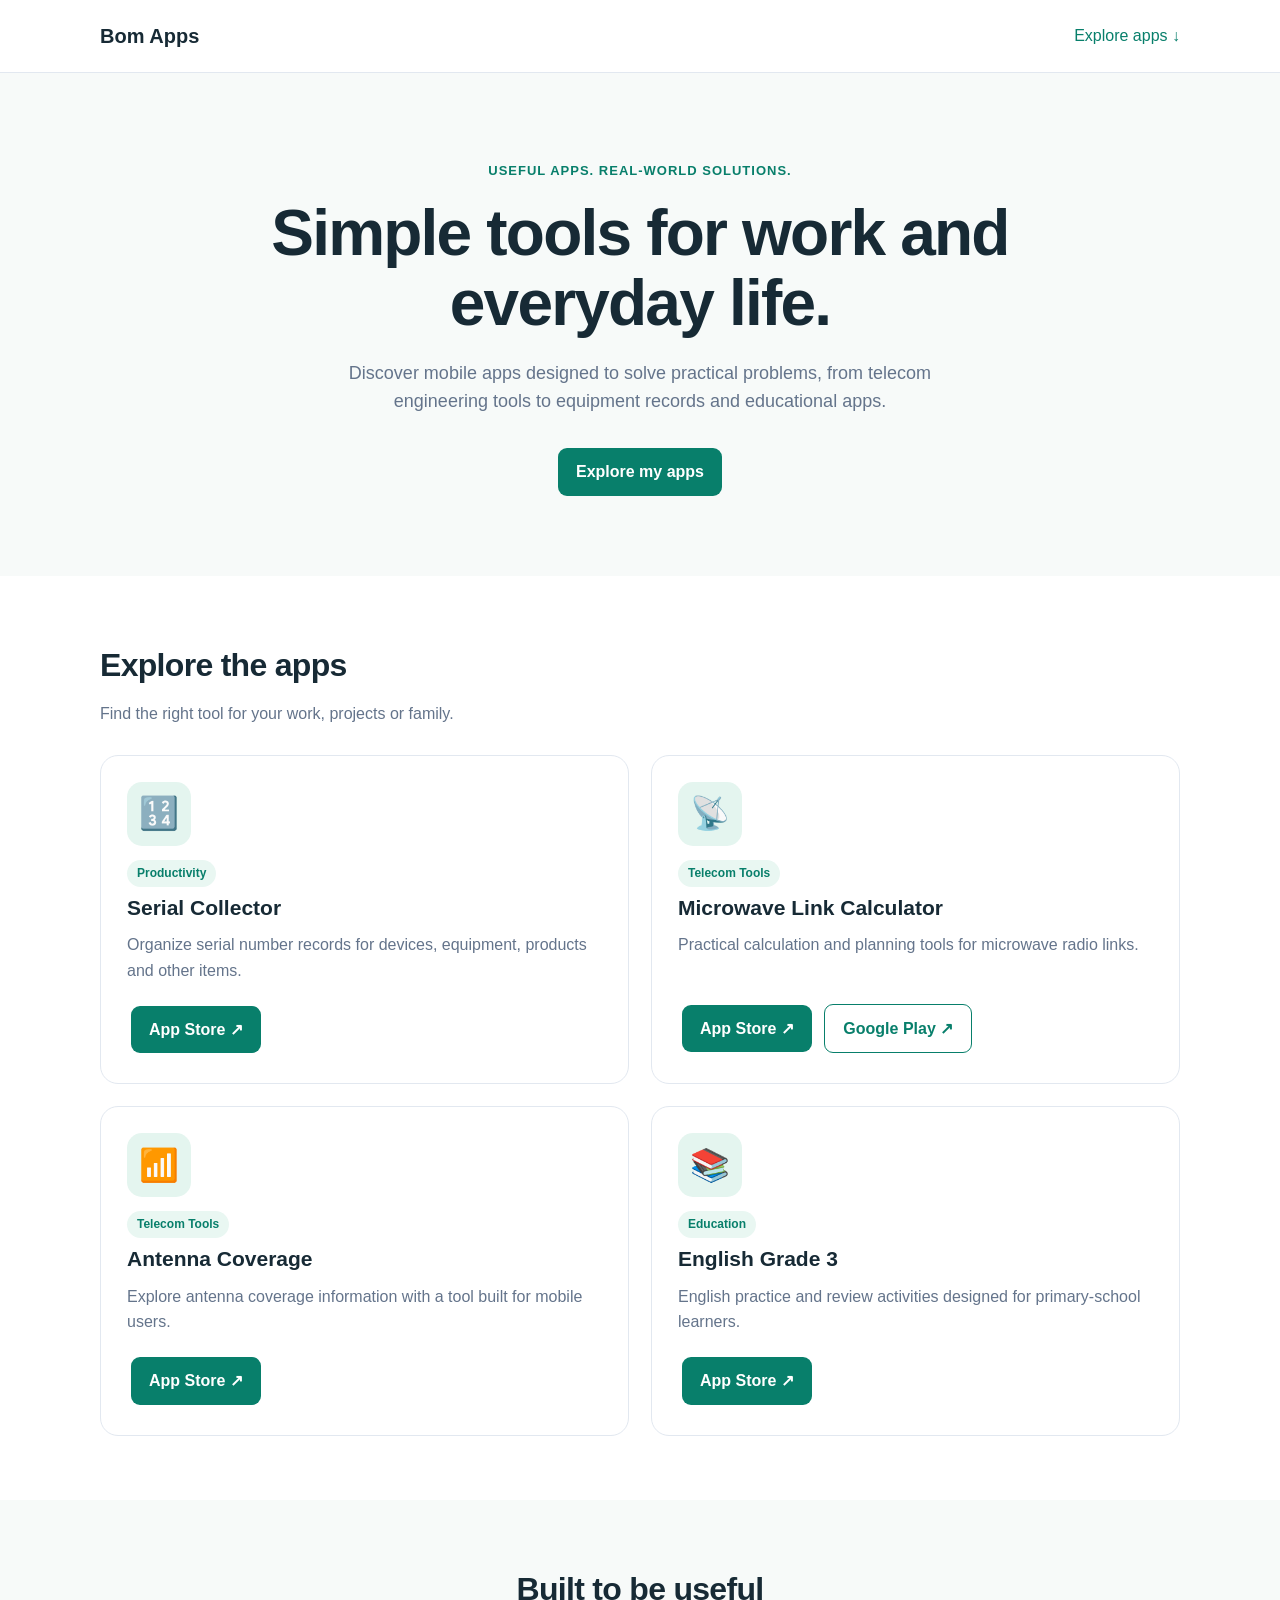
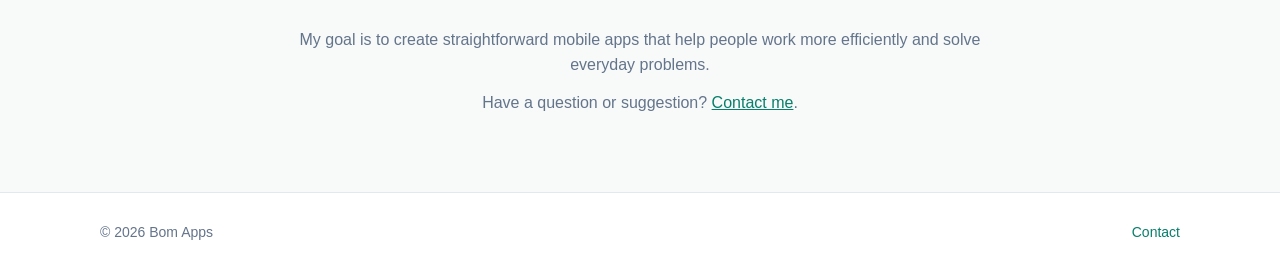
==== index.html @ c3eb5432 "Create index.html" ====
<!DOCTYPE html>
<html lang="en">
<head>
  <meta charset="UTF-8">
  <meta name="viewport" content="width=device-width, initial-scale=1">
  <meta name="description" content="Discover practical mobile apps for telecom engineers, equipment management and everyday learning.">
  <meta name="theme-color" content="#f7faf9">
  <title>Mobile Apps | Practical Tools for Everyday Work</title>

  <style>
    :root {
      --green: #087f6b;
      --ink: #172a35;
      --muted: #64748b;
      --line: #e2e8f0;
      --bg: #f7faf9;
    }

    * { box-sizing: border-box; }

    body {
      margin: 0;
      color: var(--ink);
      background: white;
      font-family: Inter, -apple-system, BlinkMacSystemFont,
        "Segoe UI", sans-serif;
      line-height: 1.6;
    }

    a { color: var(--green); }

    .container {
      width: min(1080px, 90%);
      margin: auto;
    }

    header {
      border-bottom: 1px solid var(--line);
      padding: 20px 0;
    }

    nav {
      display: flex;
      align-items: center;
      justify-content: space-between;
      gap: 20px;
    }

    .brand {
      color: var(--ink);
      text-decoration: none;
      font-size: 20px;
      font-weight: 800;
    }

    nav a { text-decoration: none; }

    .hero {
      padding: 88px 0 76px;
      background: var(--bg);
      text-align: center;
    }

    .eyebrow {
      color: var(--green);
      font-weight: 700;
      letter-spacing: 1px;
      text-transform: uppercase;
      font-size: 13px;
    }

    h1 {
      max-width: 760px;
      margin: 16px auto;
      font-size: clamp(38px, 6vw, 64px);
      line-height: 1.1;
      letter-spacing: -1.8px;
    }

    .intro {
      max-width: 650px;
      margin: 20px auto 28px;
      color: var(--muted);
      font-size: 18px;
    }

    .button {
      display: inline-block;
      padding: 11px 18px;
      margin: 4px;
      border-radius: 9px;
      background: var(--green);
      color: white;
      text-decoration: none;
      font-weight: 700;
    }

    .button.outline {
      color: var(--green);
      background: white;
      border: 1px solid var(--green);
    }

    section { padding: 64px 0; }

    h2 {
      margin: 0 0 10px;
      font-size: 32px;
      letter-spacing: -0.7px;
    }

    .section-intro {
      color: var(--muted);
      margin-top: 0;
    }

    .app-grid {
      display: grid;
      grid-template-columns: repeat(2, minmax(0, 1fr));
      gap: 22px;
      margin-top: 28px;
    }

    .app-card {
      padding: 26px;
      border: 1px solid var(--line);
      border-radius: 18px;
      background: white;
      display: flex;
      flex-direction: column;
      align-items: flex-start;
    }

    .app-icon {
      width: 64px;
      height: 64px;
      border-radius: 15px;
      display: grid;
      place-items: center;
      background: #e4f5ef;
      font-size: 32px;
      margin-bottom: 14px;
    }

    .app-card h3 {
      margin: 4px 0 8px;
      font-size: 21px;
    }

    .app-card p {
      color: var(--muted);
      margin: 0 0 18px;
    }

    .app-links { margin-top: auto; }

    .tag {
      display: inline-block;
      color: var(--green);
      background: #e9f7f2;
      border-radius: 20px;
      padding: 4px 10px;
      font-size: 12px;
      font-weight: 700;
    }

    .about {
      background: var(--bg);
      text-align: center;
    }

    .about p {
      max-width: 700px;
      margin: 12px auto;
      color: var(--muted);
    }

    footer {
      padding: 28px 0;
      border-top: 1px solid var(--line);
      color: var(--muted);
      font-size: 14px;
    }

    .footer-inner {
      display: flex;
      justify-content: space-between;
      flex-wrap: wrap;
      gap: 12px;
    }

    footer a { text-decoration: none; }

    @media (max-width: 650px) {
      .hero { padding: 64px 0 54px; }
      .app-grid { grid-template-columns: 1fr; }
      section { padding: 48px 0; }
      h2 { font-size: 28px; }
    }
  </style>
</head>

<body>
  <header>
    <nav class="container">
      <a class="brand" href="#">Bom Apps</a>
      <a href="#apps">Explore apps ↓</a>
    </nav>
  </header>

  <main>
    <section class="hero">
      <div class="container">
        <div class="eyebrow">Useful apps. Real-world solutions.</div>
        <h1>Simple tools for work and everyday life.</h1>
        <p class="intro">
          Discover mobile apps designed to solve practical problems,
          from telecom engineering tools to equipment records
          and educational apps.
        </p>
        <a class="button" href="#apps">Explore my apps</a>
      </div>
    </section>

    <section id="apps">
      <div class="container">
        <h2>Explore the apps</h2>
        <p class="section-intro">
          Find the right tool for your work, projects or family.
        </p>

        <div class="app-grid">
          <article class="app-card">
            <div class="app-icon">🔢</div>
            <span class="tag">Productivity</span>
            <h3>Serial Collector</h3>
            <p>
              Organize serial number records for devices,
              equipment, products and other items.
            </p>
            <div class="app-links">
              <a class="button"
                 href="https://apps.apple.com/vn/app/serial-collector/id6761130114"
                 target="_blank" rel="noopener">
                App Store ↗
              </a>
              <!-- Add the verified Google Play URL here -->
            </div>
          </article>

          <article class="app-card">
            <div class="app-icon">📡</div>
            <span class="tag">Telecom Tools</span>
            <h3>Microwave Link Calculator</h3>
            <p>
              Practical calculation and planning tools
              for microwave radio links.
            </p>
            <div class="app-links">
              <a class="button"
                 href="https://apps.apple.com/app/id6499489507"
                 target="_blank" rel="noopener">
                App Store ↗
              </a>
              <a class="button outline"
                 href="https://play.google.com/store/apps/details?id=com.pro.microwave_viba"
                 target="_blank" rel="noopener">
                Google Play ↗
              </a>
            </div>
          </article>

          <article class="app-card">
            <div class="app-icon">📶</div>
            <span class="tag">Telecom Tools</span>
            <h3>Antenna Coverage</h3>
            <p>
              Explore antenna coverage information
              with a tool built for mobile users.
            </p>
            <div class="app-links">
              <a class="button"
                 href="https://apps.apple.com/app/id6670706538"
                 target="_blank" rel="noopener">
                App Store ↗
              </a>
            </div>
          </article>

          <article class="app-card">
            <div class="app-icon">📚</div>
            <span class="tag">Education</span>
            <h3>English Grade 3</h3>
            <p>
              English practice and review activities
              designed for primary-school learners.
            </p>
            <div class="app-links">
              <a class="button"
                 href="https://apps.apple.com/app/id6762140263"
                 target="_blank" rel="noopener">
                App Store ↗
              </a>
            </div>
          </article>
        </div>
      </div>
    </section>

    <section class="about">
      <div class="container">
        <h2>Built to be useful</h2>
        <p>
          My goal is to create straightforward mobile apps
          that help people work more efficiently and
          solve everyday problems.
        </p>
        <p>
          Have a question or suggestion?
          <a href="mailto:hoangminhtien.dev@gmail.com">Contact me</a>.
        </p>
      </div>
    </section>
  </main>

  <footer>
    <div class="container footer-inner">
      <span>© 2026 Bom Apps</span>
      <a href="mailto:hoangminhtien.dev@gmail.com">Contact</a>
    </div>
  </footer>
</body>
</html>
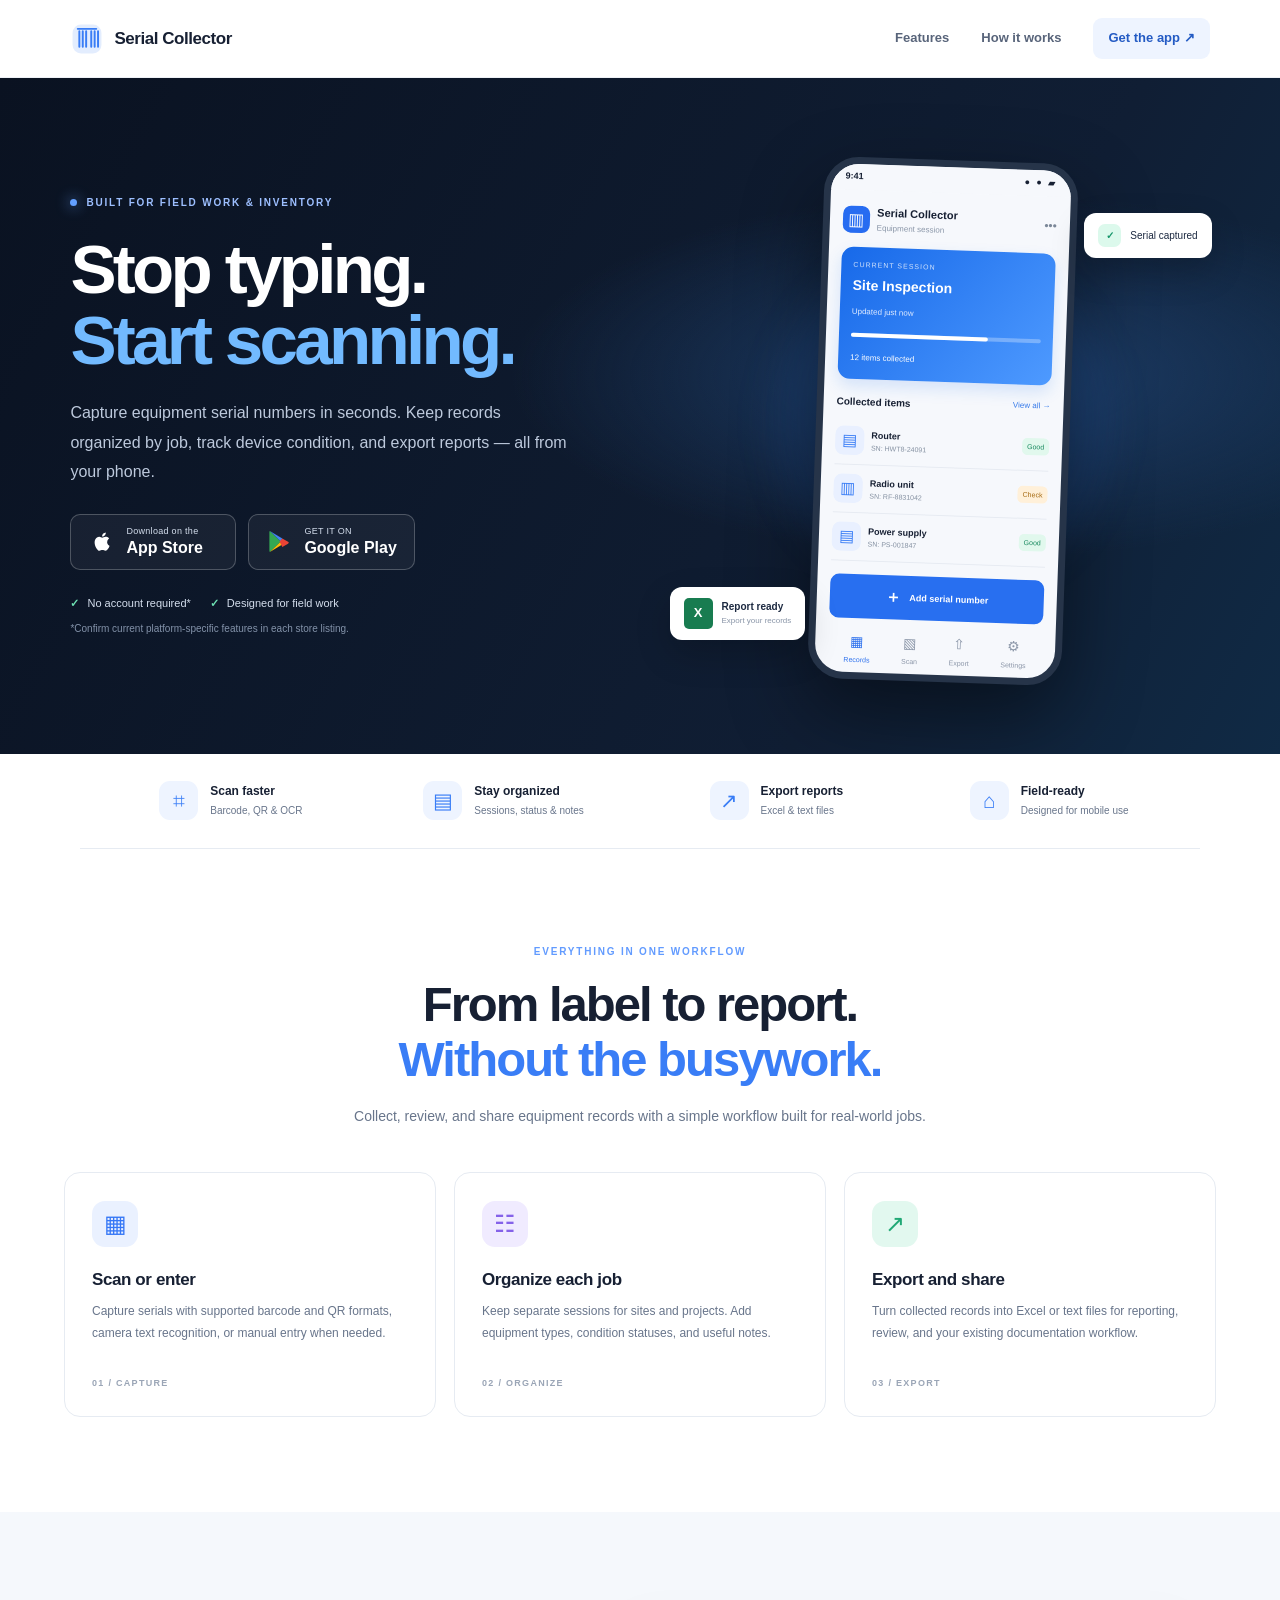
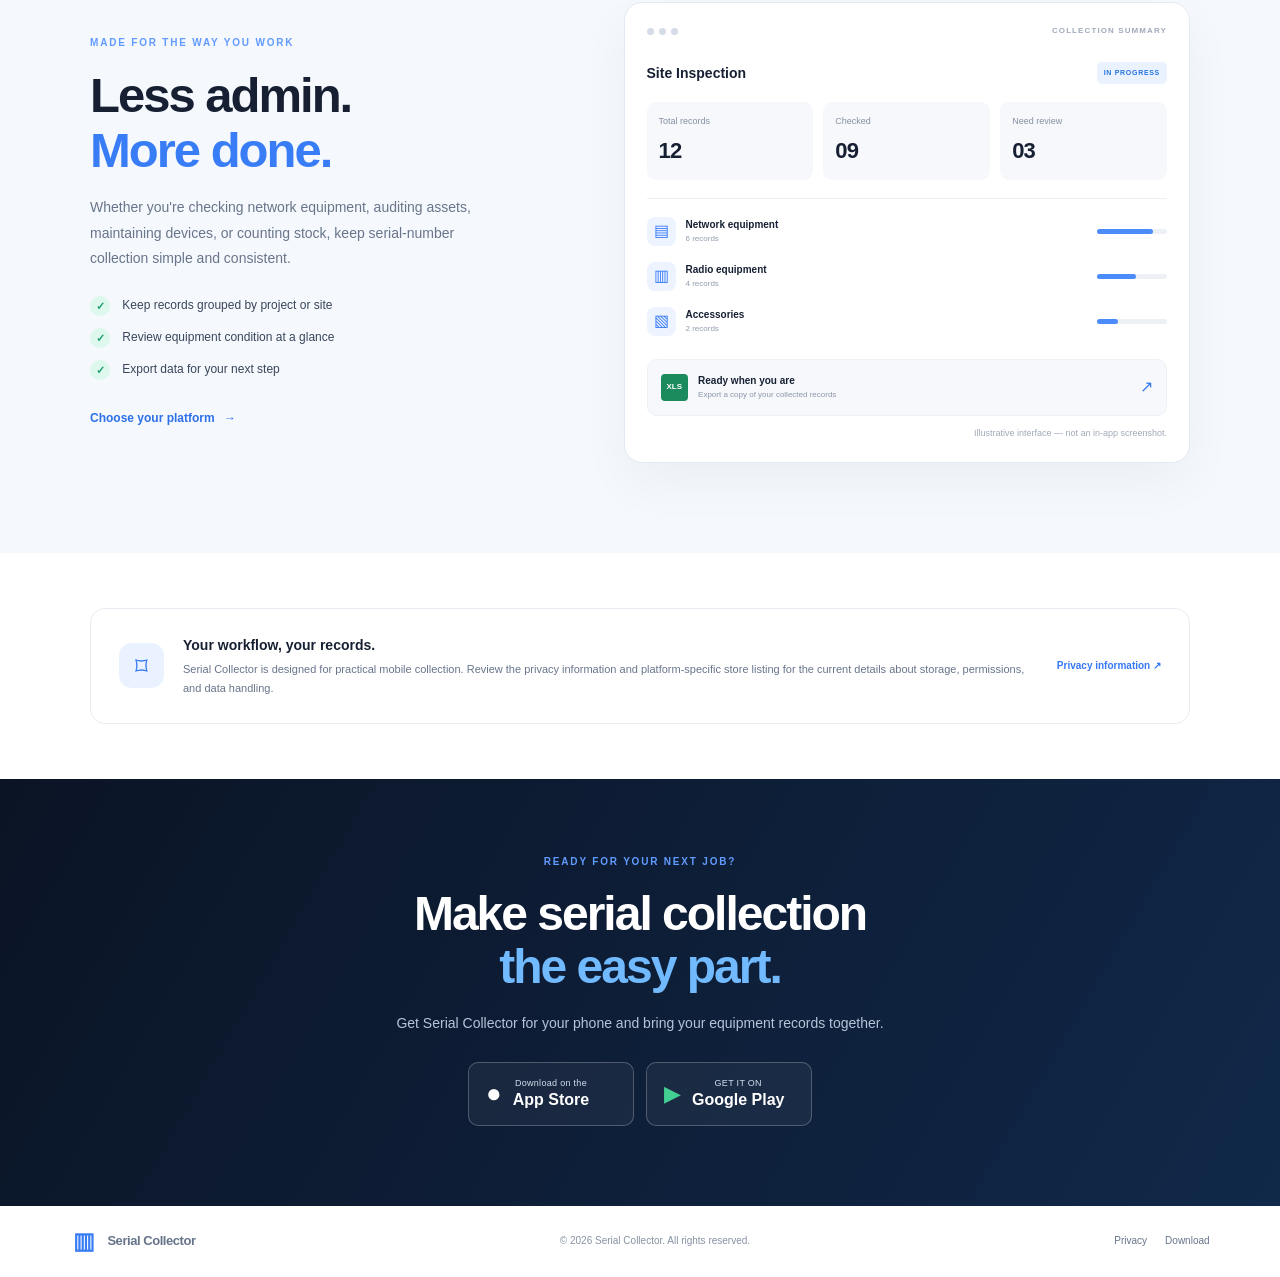
==== commit 61e74a2b: "Add files via upload" ====
--- a/index.html
+++ b/index.html
@@ -1,334 +1,114 @@
-
-<!DOCTYPE html>
+<!doctype html>
 <html lang="en">
 <head>
-  <meta charset="UTF-8">
+  <meta charset="utf-8">
   <meta name="viewport" content="width=device-width, initial-scale=1">
-  <meta name="description" content="Discover practical mobile apps for telecom engineers, equipment management and everyday learning.">
-  <meta name="theme-color" content="#f7faf9">
-  <title>Mobile Apps | Practical Tools for Everyday Work</title>
-
-  <style>
-    :root {
-      --green: #087f6b;
-      --ink: #172a35;
-      --muted: #64748b;
-      --line: #e2e8f0;
-      --bg: #f7faf9;
-    }
-
-    * { box-sizing: border-box; }
-
-    body {
-      margin: 0;
-      color: var(--ink);
-      background: white;
-      font-family: Inter, -apple-system, BlinkMacSystemFont,
-        "Segoe UI", sans-serif;
-      line-height: 1.6;
-    }
-
-    a { color: var(--green); }
-
-    .container {
-      width: min(1080px, 90%);
-      margin: auto;
-    }
-
-    header {
-      border-bottom: 1px solid var(--line);
-      padding: 20px 0;
-    }
-
-    nav {
-      display: flex;
-      align-items: center;
-      justify-content: space-between;
-      gap: 20px;
-    }
-
-    .brand {
-      color: var(--ink);
-      text-decoration: none;
-      font-size: 20px;
-      font-weight: 800;
-    }
-
-    nav a { text-decoration: none; }
-
-    .hero {
-      padding: 88px 0 76px;
-      background: var(--bg);
-      text-align: center;
-    }
-
-    .eyebrow {
-      color: var(--green);
-      font-weight: 700;
-      letter-spacing: 1px;
-      text-transform: uppercase;
-      font-size: 13px;
-    }
-
-    h1 {
-      max-width: 760px;
-      margin: 16px auto;
-      font-size: clamp(38px, 6vw, 64px);
-      line-height: 1.1;
-      letter-spacing: -1.8px;
-    }
-
-    .intro {
-      max-width: 650px;
-      margin: 20px auto 28px;
-      color: var(--muted);
-      font-size: 18px;
-    }
-
-    .button {
-      display: inline-block;
-      padding: 11px 18px;
-      margin: 4px;
-      border-radius: 9px;
-      background: var(--green);
-      color: white;
-      text-decoration: none;
-      font-weight: 700;
-    }
-
-    .button.outline {
-      color: var(--green);
-      background: white;
-      border: 1px solid var(--green);
-    }
-
-    section { padding: 64px 0; }
-
-    h2 {
-      margin: 0 0 10px;
-      font-size: 32px;
-      letter-spacing: -0.7px;
-    }
-
-    .section-intro {
-      color: var(--muted);
-      margin-top: 0;
-    }
-
-    .app-grid {
-      display: grid;
-      grid-template-columns: repeat(2, minmax(0, 1fr));
-      gap: 22px;
-      margin-top: 28px;
-    }
-
-    .app-card {
-      padding: 26px;
-      border: 1px solid var(--line);
-      border-radius: 18px;
-      background: white;
-      display: flex;
-      flex-direction: column;
-      align-items: flex-start;
-    }
-
-    .app-icon {
-      width: 64px;
-      height: 64px;
-      border-radius: 15px;
-      display: grid;
-      place-items: center;
-      background: #e4f5ef;
-      font-size: 32px;
-      margin-bottom: 14px;
-    }
-
-    .app-card h3 {
-      margin: 4px 0 8px;
-      font-size: 21px;
-    }
-
-    .app-card p {
-      color: var(--muted);
-      margin: 0 0 18px;
-    }
-
-    .app-links { margin-top: auto; }
-
-    .tag {
-      display: inline-block;
-      color: var(--green);
-      background: #e9f7f2;
-      border-radius: 20px;
-      padding: 4px 10px;
-      font-size: 12px;
-      font-weight: 700;
-    }
-
-    .about {
-      background: var(--bg);
-      text-align: center;
-    }
-
-    .about p {
-      max-width: 700px;
-      margin: 12px auto;
-      color: var(--muted);
-    }
-
-    footer {
-      padding: 28px 0;
-      border-top: 1px solid var(--line);
-      color: var(--muted);
-      font-size: 14px;
-    }
-
-    .footer-inner {
-      display: flex;
-      justify-content: space-between;
-      flex-wrap: wrap;
-      gap: 12px;
-    }
-
-    footer a { text-decoration: none; }
-
-    @media (max-width: 650px) {
-      .hero { padding: 64px 0 54px; }
-      .app-grid { grid-template-columns: 1fr; }
-      section { padding: 48px 0; }
-      h2 { font-size: 28px; }
-    }
-  </style>
+  <title>Serial Collector — Stop Typing. Start Scanning.</title>
+  <meta name="description" content="Capture equipment serial numbers with barcode and QR scanning, camera OCR, and manual entry. Organize records and export reports with Serial Collector for iPhone and Android.">
+  <meta name="theme-color" content="#0b1220">
+  <link rel="canonical" href="https://YOUR-SITE-NAME.netlify.app/">
+  <link rel="icon" type="image/svg+xml" href="assets/favicon.svg">
+  <link rel="stylesheet" href="styles.css">
+  <meta property="og:type" content="website">
+  <meta property="og:site_name" content="Serial Collector">
+  <meta property="og:title" content="Serial Collector — Stop Typing. Start Scanning.">
+  <meta property="og:description" content="Capture serial numbers, organize equipment records, and export reports from your phone.">
+  <meta property="og:url" content="https://YOUR-SITE-NAME.netlify.app/">
+  <meta property="og:image" content="https://YOUR-SITE-NAME.netlify.app/assets/og-image.svg">
+  <meta name="twitter:card" content="summary_large_image">
+  <meta name="twitter:title" content="Serial Collector — Stop Typing. Start Scanning.">
+  <meta name="twitter:description" content="Capture serial numbers, organize equipment records, and export reports from your phone.">
+  <meta name="twitter:image" content="https://YOUR-SITE-NAME.netlify.app/assets/og-image.svg">
+  <script type="application/ld+json">
+  {
+    "@context": "https://schema.org",
+    "@type": "SoftwareApplication",
+    "name": "Serial Collector",
+    "applicationCategory": "BusinessApplication",
+    "operatingSystem": "iOS, Android",
+    "description": "Capture and organize equipment serial numbers using barcode and QR scanning, OCR, and manual entry.",
+    "installUrl": [
+      "https://apps.apple.com/vn/app/serial-collector/id6761130114?l=vi",
+      "https://play.google.com/store/apps/details?id=com.tien.serialcollectorandroid"
+    ]
+  }
+  </script>
 </head>
-
 <body>
-  <header>
-    <nav class="container">
-      <a class="brand" href="#">Bom Apps</a>
-      <a href="#apps">Explore apps ↓</a>
-    </nav>
+  <header class="site-header">
+    <a class="brand" href="#" aria-label="Serial Collector home">
+      <span class="brand-mark" aria-hidden="true"><svg viewBox="0 0 40 40"><rect x="3" y="3" width="34" height="34" rx="10" fill="currentColor" opacity=".14"/><path d="M11 11v18M15 11v18M19 11v18M25 11v18M29 11v18M33 11v18" stroke="currentColor" stroke-width="2.3" stroke-linecap="round"/><path d="M9 8h22" stroke="currentColor" stroke-width="2" stroke-linecap="round"/></svg></span>
+      <span>Serial Collector</span>
+    </a>
+    <nav><a href="#features">Features</a><a href="#workflow">How it works</a><a href="#download" class="nav-cta">Get the app <span aria-hidden="true">↗</span></a></nav>
   </header>
 
   <main>
     <section class="hero">
-      <div class="container">
-        <div class="eyebrow">Useful apps. Real-world solutions.</div>
-        <h1>Simple tools for work and everyday life.</h1>
-        <p class="intro">
-          Discover mobile apps designed to solve practical problems,
-          from telecom engineering tools to equipment records
-          and educational apps.
-        </p>
-        <a class="button" href="#apps">Explore my apps</a>
+      <div class="hero-copy">
+        <div class="eyebrow"><span class="eyebrow-dot"></span> BUILT FOR FIELD WORK & INVENTORY</div>
+        <h1>Stop typing.<br><span>Start scanning.</span></h1>
+        <p class="hero-lede">Capture equipment serial numbers in seconds. Keep records organized by job, track device condition, and export reports — all from your phone.</p>
+        <div class="store-buttons" id="download">
+          <a class="store-button apple" href="https://apps.apple.com/vn/app/serial-collector/id6761130114?l=vi" target="_blank" rel="noopener noreferrer" data-store="ios">
+            <svg viewBox="0 0 24 24" aria-hidden="true"><path fill="currentColor" d="M17.05 12.54c-.02-2.06 1.68-3.05 1.76-3.1-.96-1.4-2.45-1.6-2.98-1.62-1.27-.13-2.49.75-3.14.75-.66 0-1.65-.73-2.72-.71-1.39.02-2.68.82-3.39 2.08-1.45 2.52-.37 6.23 1.02 8.27.68 1 1.49 2.12 2.56 2.08 1.03-.04 1.42-.67 2.67-.67s1.6.67 2.7.65c1.12-.02 1.82-1.01 2.48-2.02.79-1.15 1.11-2.28 1.13-2.34-.03-.01-2.16-.83-2.19-3.37ZM14.98 6.47c.56-.68.94-1.61.83-2.54-.81.04-1.82.54-2.4 1.22-.52.6-.98 1.55-.86 2.46.91.07 1.86-.46 2.43-1.14Z"/></svg>
+            <span><small>Download on the</small><strong>App Store</strong></span>
+          </a>
+          <a class="store-button google" href="https://play.google.com/store/apps/details?id=com.tien.serialcollectorandroid" target="_blank" rel="noopener noreferrer" data-store="android">
+            <svg viewBox="0 0 24 24" aria-hidden="true"><path fill="#34A853" d="M3.4 2.7 13.2 12 3.4 21.3c-.3-.3-.4-.7-.4-1.2V3.9c0-.5.1-.9.4-1.2Z"/><path fill="#4285F4" d="m3.4 2.7 11.1 6.6-1.3 2.7L3.4 2.7Z"/><path fill="#FBBC04" d="m3.4 21.3 11.1-6.6-1.3-2.7-9.8 9.3Z"/><path fill="#EA4335" d="m14.5 9.3 5.1 3c.9.5.9 1.1 0 1.6l-5.1 3-2.5-4.9 2.5-2.7Z"/></svg>
+            <span><small>GET IT ON</small><strong>Google Play</strong></span>
+          </a>
+        </div>
+        <div class="trust-row"><span><i>✓</i> No account required*</span><span><i>✓</i> Designed for field work</span></div>
+        <p class="fine-print">*Confirm current platform-specific features in each store listing.</p>
+      </div>
+      <div class="hero-visual" aria-label="Illustration of a serial number collection app">
+        <div class="visual-glow"></div>
+        <div class="floating-tag tag-top"><span class="mini-check">✓</span> Serial captured</div>
+        <div class="phone">
+          <div class="phone-top"><span>9:41</span><span class="phone-status">● ● ▰</span></div>
+          <div class="app-screen">
+            <div class="app-title-row"><span class="tiny-mark">▥</span><div><b>Serial Collector</b><small>Equipment session</small></div><span class="round-menu">•••</span></div>
+            <div class="session-card"><span class="session-label">CURRENT SESSION</span><b>Site Inspection</b><span class="session-sub">Updated just now</span><div class="progress-line"><span></span></div><small>12 items collected</small></div>
+            <div class="record-heading"><b>Collected items</b><span>View all →</span></div>
+            <div class="record"><span class="device-icon">▤</span><div><b>Router</b><small>SN: HWT8-24091</small></div><span class="status good">Good</span></div>
+            <div class="record"><span class="device-icon">▥</span><div><b>Radio unit</b><small>SN: RF-8831042</small></div><span class="status check">Check</span></div>
+            <div class="record"><span class="device-icon">▤</span><div><b>Power supply</b><small>SN: PS-001847</small></div><span class="status good">Good</span></div>
+            <div class="scan-button"><span>＋</span> Add serial number</div>
+            <div class="tab-bar"><span class="selected">▦<small>Records</small></span><span>▧<small>Scan</small></span><span>⇧<small>Export</small></span><span>⚙<small>Settings</small></span></div>
+          </div>
+        </div>
+        <div class="floating-tag tag-bottom"><span class="excel-icon">X</span><span><b>Report ready</b><small>Export your records</small></span></div>
       </div>
     </section>
 
-    <section id="apps">
-      <div class="container">
-        <h2>Explore the apps</h2>
-        <p class="section-intro">
-          Find the right tool for your work, projects or family.
-        </p>
+    <section class="proof-strip" aria-label="Key benefits">
+      <div><span class="proof-icon">⌗</span><span><b>Scan faster</b><small>Barcode, QR & OCR</small></span></div>
+      <div><span class="proof-icon">▤</span><span><b>Stay organized</b><small>Sessions, status & notes</small></span></div>
+      <div><span class="proof-icon">↗</span><span><b>Export reports</b><small>Excel & text files</small></span></div>
+      <div><span class="proof-icon">⌂</span><span><b>Field-ready</b><small>Designed for mobile use</small></span></div>
+    </section>
 
-        <div class="app-grid">
-          <article class="app-card">
-            <div class="app-icon">🔢</div>
-            <span class="tag">Productivity</span>
-            <h3>Serial Collector</h3>
-            <p>
-              Organize serial number records for devices,
-              equipment, products and other items.
-            </p>
-            <div class="app-links">
-              <a class="button"
-                 href="https://apps.apple.com/vn/app/serial-collector/id6761130114"
-                 target="_blank" rel="noopener">
-                App Store ↗
-              </a>
-              <!-- Add the verified Google Play URL here -->
-            </div>
-          </article>
-
-          <article class="app-card">
-            <div class="app-icon">📡</div>
-            <span class="tag">Telecom Tools</span>
-            <h3>Microwave Link Calculator</h3>
-            <p>
-              Practical calculation and planning tools
-              for microwave radio links.
-            </p>
-            <div class="app-links">
-              <a class="button"
-                 href="https://apps.apple.com/app/id6499489507"
-                 target="_blank" rel="noopener">
-                App Store ↗
-              </a>
-              <a class="button outline"
-                 href="https://play.google.com/store/apps/details?id=com.pro.microwave_viba"
-                 target="_blank" rel="noopener">
-                Google Play ↗
-              </a>
-            </div>
-          </article>
-
-          <article class="app-card">
-            <div class="app-icon">📶</div>
-            <span class="tag">Telecom Tools</span>
-            <h3>Antenna Coverage</h3>
-            <p>
-              Explore antenna coverage information
-              with a tool built for mobile users.
-            </p>
-            <div class="app-links">
-              <a class="button"
-                 href="https://apps.apple.com/app/id6670706538"
-                 target="_blank" rel="noopener">
-                App Store ↗
-              </a>
-            </div>
-          </article>
-
-          <article class="app-card">
-            <div class="app-icon">📚</div>
-            <span class="tag">Education</span>
-            <h3>English Grade 3</h3>
-            <p>
-              English practice and review activities
-              designed for primary-school learners.
-            </p>
-            <div class="app-links">
-              <a class="button"
-                 href="https://apps.apple.com/app/id6762140263"
-                 target="_blank" rel="noopener">
-                App Store ↗
-              </a>
-            </div>
-          </article>
-        </div>
+    <section class="section features-section" id="features">
+      <div class="section-heading"><div class="eyebrow">EVERYTHING IN ONE WORKFLOW</div><h2>From label to report.<br><span>Without the busywork.</span></h2><p>Collect, review, and share equipment records with a simple workflow built for real-world jobs.</p></div>
+      <div class="feature-grid">
+        <article class="feature-card"><div class="feature-icon blue">▦</div><h3>Scan or enter</h3><p>Capture serials with supported barcode and QR formats, camera text recognition, or manual entry when needed.</p><span class="feature-number">01 / CAPTURE</span></article>
+        <article class="feature-card"><div class="feature-icon violet">☷</div><h3>Organize each job</h3><p>Keep separate sessions for sites and projects. Add equipment types, condition statuses, and useful notes.</p><span class="feature-number">02 / ORGANIZE</span></article>
+        <article class="feature-card"><div class="feature-icon green">↗</div><h3>Export and share</h3><p>Turn collected records into Excel or text files for reporting, review, and your existing documentation workflow.</p><span class="feature-number">03 / EXPORT</span></article>
       </div>
     </section>
 
-    <section class="about">
-      <div class="container">
-        <h2>Built to be useful</h2>
-        <p>
-          My goal is to create straightforward mobile apps
-          that help people work more efficiently and
-          solve everyday problems.
-        </p>
-        <p>
-          Have a question or suggestion?
-          <a href="mailto:hoangminhtien.dev@gmail.com">Contact me</a>.
-        </p>
-      </div>
+    <section class="workflow-section" id="workflow">
+      <div class="workflow-copy"><div class="eyebrow">MADE FOR THE WAY YOU WORK</div><h2>Less admin.<br><span>More done.</span></h2><p>Whether you're checking network equipment, auditing assets, maintaining devices, or counting stock, keep serial-number collection simple and consistent.</p><ul><li><span>✓</span> Keep records grouped by project or site</li><li><span>✓</span> Review equipment condition at a glance</li><li><span>✓</span> Export data for your next step</li></ul><a class="text-link" href="#download">Choose your platform <span>→</span></a></div>
+      <div class="workflow-panel"><div class="panel-top"><span class="panel-dot"></span><span class="panel-dot"></span><span class="panel-dot"></span><span class="panel-caption">COLLECTION SUMMARY</span></div><div class="summary-title">Site Inspection <span class="summary-badge">IN PROGRESS</span></div><div class="summary-metrics"><div><small>Total records</small><b>12</b></div><div><small>Checked</small><b>09</b></div><div><small>Need review</small><b>03</b></div></div><div class="summary-divider"></div><div class="summary-row"><span class="summary-symbol">▤</span><span><b>Network equipment</b><small>6 records</small></span><span class="summary-bar"><i style="width:80%"></i></span></div><div class="summary-row"><span class="summary-symbol">▥</span><span><b>Radio equipment</b><small>4 records</small></span><span class="summary-bar"><i style="width:55%"></i></span></div><div class="summary-row"><span class="summary-symbol">▧</span><span><b>Accessories</b><small>2 records</small></span><span class="summary-bar"><i style="width:30%"></i></span></div><div class="export-note"><span class="export-file">XLS</span><span><b>Ready when you are</b><small>Export a copy of your collected records</small></span><span class="export-arrow">↗</span></div><p class="illustration-note">Illustrative interface — not an in-app screenshot.</p></div>
     </section>
+
+    <section class="privacy-section"><div class="privacy-symbol">⌑</div><div><h3>Your workflow, your records.</h3><p>Serial Collector is designed for practical mobile collection. Review the privacy information and platform-specific store listing for the current details about storage, permissions, and data handling.</p></div><a href="privacy.html" class="privacy-link">Privacy information ↗</a></section>
+
+    <section class="final-cta"><div class="eyebrow">READY FOR YOUR NEXT JOB?</div><h2>Make serial collection<br><span>the easy part.</span></h2><p>Get Serial Collector for your phone and bring your equipment records together.</p><div class="store-buttons centered"><a class="store-button apple" href="https://apps.apple.com/vn/app/serial-collector/id6761130114?l=vi" target="_blank" rel="noopener noreferrer" data-store="ios"><span class="store-letter">●</span><span><small>Download on the</small><strong>App Store</strong></span></a><a class="store-button google" href="https://play.google.com/store/apps/details?id=com.tien.serialcollectorandroid" target="_blank" rel="noopener noreferrer" data-store="android"><span class="play-triangle">▶</span><span><small>GET IT ON</small><strong>Google Play</strong></span></a></div></section>
   </main>
 
-  <footer>
-    <div class="container footer-inner">
-      <span>© 2026 Bom Apps</span>
-      <a href="mailto:hoangminhtien.dev@gmail.com">Contact</a>
-    </div>
-  </footer>
+  <footer class="site-footer"><a class="brand footer-brand" href="#"><span class="brand-mark">▥</span><span>Serial Collector</span></a><span>© <span id="year"></span> Serial Collector. All rights reserved.</span><div><a href="privacy.html">Privacy</a><a href="#download">Download</a></div></footer>
+  <script src="script.js"></script>
 </body>
 </html>
--- a/styles.css
+++ b/styles.css
@@ -0,0 +1,2 @@
+:root{--navy:#0b1220;--navy2:#111d31;--blue:#4b8bff;--cyan:#7bd9ff;--text:#172033;--muted:#68758b;--line:#e6ebf2;--bg:#fff;--soft:#f5f8fc;--green:#2ebd86}*{box-sizing:border-box}html{scroll-behavior:smooth;scroll-padding-top:90px}body{margin:0;font-family:Inter,-apple-system,BlinkMacSystemFont,"Segoe UI",Roboto,Helvetica,Arial,sans-serif;color:var(--text);background:var(--bg);line-height:1.6;-webkit-font-smoothing:antialiased}a{color:inherit;text-decoration:none}.site-header{height:78px;display:flex;align-items:center;justify-content:space-between;padding:0 max(5.5%,calc((100% - 1200px)/2));border-bottom:1px solid #eef1f6;background:#fff}.brand{display:flex;align-items:center;gap:10px;font-weight:800;letter-spacing:-.45px;font-size:17px}.brand-mark{width:34px;height:34px;color:#397df6;display:inline-flex;align-items:center;justify-content:center;font-size:27px}.brand-mark svg{width:100%;height:100%}nav{display:flex;align-items:center;gap:32px;font-size:13px;font-weight:650;color:#58647a}nav a:hover,.site-footer a:hover{color:#397df6}.nav-cta{background:#eef4ff;color:#245bc4;padding:10px 15px;border-radius:9px}.hero{background:radial-gradient(ellipse at 77% 44%,#1d3e69 0,transparent 34%),linear-gradient(118deg,#0a1221 0%,#101e34 70%,#102a45 100%);color:white;min-height:580px;padding:82px max(5.5%,calc((100% - 1200px)/2)) 72px;display:grid;grid-template-columns:1.03fr .97fr;align-items:center;gap:38px;overflow:hidden}.hero-copy{max-width:590px;position:relative;z-index:1}.eyebrow{font-size:10px;letter-spacing:1.8px;font-weight:800;color:#629bff;display:flex;align-items:center;gap:9px}.hero .eyebrow{color:#9dbfff}.eyebrow-dot{width:7px;height:7px;border-radius:50%;background:#63a0ff;box-shadow:0 0 14px #63a0ff}.hero h1{font-size:clamp(44px,5.4vw,70px);letter-spacing:-3.7px;line-height:1.03;margin:23px 0 22px;font-weight:820}.hero h1 span,.section-heading h2 span,.workflow-copy h2 span,.final-cta h2 span{color:#72baff}.hero-lede{max-width:500px;color:#bdc9dc;font-size:16px;line-height:1.85;margin:0 0 27px}.store-buttons{display:flex;gap:12px;flex-wrap:wrap}.store-button{display:flex;align-items:center;gap:11px;min-width:166px;padding:10px 17px;border:1px solid #ffffff3b;border-radius:10px;background:#ffffff0d;transition:transform .2s,background .2s}.store-button:hover{transform:translateY(-2px);background:#ffffff19}.store-button svg{width:27px;height:27px;flex-shrink:0}.store-button span:not(.store-letter):not(.play-triangle){display:flex;flex-direction:column;line-height:1.35}.store-button small{font-size:9px;letter-spacing:.3px;color:#d4deed}.store-button strong{font-size:16px;color:#fff;font-weight:700}.trust-row{display:flex;gap:19px;flex-wrap:wrap;margin-top:25px;font-size:11px;color:#d4deed}.trust-row i{font-style:normal;color:#6ee2b4;font-weight:900;margin-right:5px}.fine-print{font-size:10px;color:#8392a9;margin-top:9px}.hero-visual{position:relative;min-height:420px;display:flex;align-items:center;justify-content:center}.visual-glow{position:absolute;width:340px;height:340px;border-radius:50%;background:#2b71dc24;filter:blur(18px)}.phone{width:254px;min-height:440px;border:7px solid #263449;border-radius:35px;background:#f6f8fc;box-shadow:0 32px 80px #0007;position:relative;z-index:1;transform:rotate(2deg);overflow:hidden;color:#172033}.phone-top{height:26px;padding:5px 14px 0;display:flex;justify-content:space-between;font-size:9px;font-weight:800;background:#f6f8fc}.phone-status{letter-spacing:2px}.app-screen{padding:8px 13px 0}.app-title-row{display:flex;align-items:center;gap:7px;margin:6px 0 13px}.tiny-mark{background:#276cf1;color:white;border-radius:8px;width:27px;height:27px;display:grid;place-items:center;font-size:17px}.app-title-row div{display:flex;flex-direction:column;flex:1}.app-title-row b{font-size:11px}.app-title-row small,.session-sub{font-size:8px;color:#8a96a8}.round-menu{font-size:12px;color:#7b8798}.session-card{background:linear-gradient(130deg,#1769e9,#4e9aff);border-radius:12px;color:white;padding:12px;margin-bottom:15px;box-shadow:0 7px 16px #1769e926}.session-label{display:block;font-size:7px;letter-spacing:1px;opacity:.8}.session-card>b{display:block;font-size:14px;margin-top:3px}.session-sub{color:#e0ebff}.progress-line{height:4px;border-radius:5px;background:#ffffff4a;margin:11px 0 5px}.progress-line span{display:block;width:72%;height:100%;background:#fff;border-radius:5px}.session-card>small{font-size:8px}.record-heading{display:flex;justify-content:space-between;font-size:10px;margin-bottom:7px}.record-heading span{font-size:8px;color:#3479e9}.record{display:flex;align-items:center;gap:7px;padding:9px 0;border-bottom:1px solid #e7ebf2}.device-icon{width:29px;height:29px;border-radius:8px;background:#e9f0ff;color:#397df6;display:grid;place-items:center;font-size:16px}.record div{display:flex;flex-direction:column;flex:1}.record b{font-size:9px}.record small{font-size:7px;color:#8490a1}.status{font-size:7px;padding:3px 5px;border-radius:5px}.good{background:#e1f8ed;color:#16885d}.check{background:#fff0d9;color:#a56a12}.scan-button{display:flex;align-items:center;justify-content:center;gap:8px;background:#286ff0;color:white;padding:9px;border-radius:9px;margin-top:13px;font-size:9px;font-weight:700}.scan-button span{font-size:16px}.tab-bar{display:flex;justify-content:space-around;padding:12px 0 7px;color:#8b96a8;font-size:14px}.tab-bar>span{display:flex;align-items:center;flex-direction:column;gap:2px}.tab-bar small{font-size:7px}.tab-bar .selected{color:#2c70ed}.floating-tag{position:absolute;z-index:2;display:flex;align-items:center;gap:9px;background:#fff;color:#1c2940;padding:11px 14px;border-radius:12px;box-shadow:0 14px 35px #0003;font-size:10px}.tag-top{top:53px;right:-2px}.tag-bottom{bottom:42px;left:-6px}.mini-check{width:23px;height:23px;display:grid;place-items:center;background:#dcf9ec;color:#15966a;border-radius:7px;font-weight:900}.excel-icon{display:grid;place-items:center;width:29px;height:31px;border-radius:5px;background:#187c50;color:white;font-weight:900;font-size:13px}.tag-bottom>span:last-child{display:flex;flex-direction:column}.tag-bottom small{color:#8a96a8;font-size:8px}.proof-strip{display:grid;grid-template-columns:repeat(4,1fr);gap:15px;max-width:1120px;margin:-1px auto 0;padding:28px 22px;border-bottom:1px solid var(--line)}.proof-strip>div{display:flex;align-items:center;gap:12px;justify-content:center}.proof-icon{width:39px;height:39px;display:grid;place-items:center;border-radius:11px;background:#eef4ff;color:#397df6;font-size:21px}.proof-strip b,.proof-strip small{display:block}.proof-strip b{font-size:12px}.proof-strip small{font-size:10px;color:var(--muted);margin-top:2px}.section{padding:95px 24px}.features-section{max-width:1200px;margin:auto}.section-heading{text-align:center;max-width:650px;margin:0 auto 42px}.section-heading .eyebrow{justify-content:center}.section-heading h2,.workflow-copy h2,.final-cta h2{font-size:clamp(34px,4vw,49px);line-height:1.12;letter-spacing:-2px;margin:17px 0}.section-heading h2 span,.workflow-copy h2 span{color:#397df6}.section-heading p,.workflow-copy>p,.final-cta>p{font-size:14px;color:var(--muted);line-height:1.85}.feature-grid{display:grid;grid-template-columns:repeat(3,1fr);gap:18px}.feature-card{border:1px solid var(--line);border-radius:16px;padding:28px 27px 22px;min-height:235px;background:#fff;transition:transform .2s,box-shadow .2s}.feature-card:hover{transform:translateY(-4px);box-shadow:0 16px 35px #13264b0c}.feature-icon{width:46px;height:46px;display:grid;place-items:center;border-radius:13px;font-size:24px}.feature-icon.blue{background:#eaf1ff;color:#3677f6}.feature-icon.violet{background:#f0ebff;color:#8562e9}.feature-icon.green{background:#e2f8ef;color:#20a875}.feature-card h3{font-size:17px;margin:19px 0 8px;letter-spacing:-.4px}.feature-card p{font-size:12px;color:var(--muted);line-height:1.8;margin:0 0 24px}.feature-number{font-size:9px;letter-spacing:1.3px;font-weight:800;color:#9aa5b6}.workflow-section{background:var(--soft);padding:90px max(6%,calc((100% - 1100px)/2));display:grid;grid-template-columns:.9fr 1.1fr;align-items:center;gap:70px}.workflow-copy h2{margin-bottom:17px}.workflow-copy>p{max-width:420px}.workflow-copy ul{list-style:none;padding:0;margin:24px 0;display:grid;gap:12px;font-size:12px;color:#39465b}.workflow-copy li span{display:inline-grid;place-items:center;background:#dff8ed;color:#1c9c70;border-radius:50%;width:20px;height:20px;margin-right:9px;font-size:11px;font-weight:900}.text-link{font-size:12px;font-weight:800;color:#2d70e9}.text-link span{margin-left:6px}.workflow-panel{background:white;border:1px solid #e3eaf4;border-radius:18px;padding:22px;box-shadow:0 20px 50px #19365b0b}.panel-top{display:flex;gap:5px;align-items:center;margin-bottom:24px}.panel-dot{width:7px;height:7px;border-radius:50%;background:#d5dce7}.panel-caption{margin-left:auto;font-size:8px;letter-spacing:1.1px;color:#a0aabb;font-weight:800}.summary-title{font-size:14px;font-weight:800;display:flex;align-items:center;justify-content:space-between}.summary-badge{font-size:7px;letter-spacing:.7px;padding:5px 7px;border-radius:5px;color:#2473df;background:#eaf2ff}.summary-metrics{display:grid;grid-template-columns:repeat(3,1fr);gap:10px;margin:18px 0}.summary-metrics>div{background:#f6f8fc;padding:12px;border-radius:9px}.summary-metrics small,.summary-metrics b{display:block}.summary-metrics small{font-size:9px;color:#8490a2}.summary-metrics b{font-size:22px;letter-spacing:-.8px;margin-top:4px}.summary-divider{height:1px;background:#edf0f5;margin:18px 0}.summary-row{display:flex;align-items:center;gap:10px;margin:16px 0}.summary-symbol{width:29px;height:29px;border-radius:8px;background:#edf3ff;color:#397df6;display:grid;place-items:center}.summary-row>span:nth-child(2){display:flex;flex-direction:column;flex:1}.summary-row b{font-size:10px}.summary-row small{font-size:8px;color:#929daf}.summary-bar{height:5px;width:70px;border-radius:5px;background:#edf0f5}.summary-bar i{height:100%;display:block;background:#4c8bfa;border-radius:5px}.export-note{display:flex;align-items:center;gap:10px;margin-top:23px;padding:13px;background:#f6f8fc;border:1px solid #edf0f5;border-radius:10px}.export-file{background:#1b8b5d;color:white;padding:7px 6px;font-size:8px;font-weight:900;border-radius:4px}.export-note>span:nth-child(2){display:flex;flex-direction:column;flex:1}.export-note b{font-size:10px}.export-note small{font-size:8px;color:#8b97a8}.export-arrow{color:#377bf0}.illustration-note{font-size:9px;text-align:right;color:#a0a9b7;margin:10px 0 0}.privacy-section{max-width:1100px;margin:55px auto;padding:25px 28px;display:flex;align-items:center;gap:19px;border:1px solid var(--line);border-radius:15px}.privacy-symbol{width:45px;height:45px;flex-shrink:0;border-radius:13px;background:#eaf2ff;color:#3477f5;display:grid;place-items:center;font-size:25px}.privacy-section h3{font-size:14px;margin:0 0 4px}.privacy-section p{font-size:11px;color:var(--muted);margin:0;line-height:1.7}.privacy-link{font-size:10px;font-weight:800;color:#3477f5;white-space:nowrap;margin-left:auto}.final-cta{background:linear-gradient(120deg,#0b1425,#102849);text-align:center;color:white;padding:75px 20px 80px}.final-cta .eyebrow{justify-content:center}.final-cta h2{font-size:clamp(35px,4vw,48px)}.final-cta>p{color:#b5c4d9;margin:0 auto 25px}.centered{justify-content:center}.store-letter{font-size:26px;color:white}.play-triangle{font-size:22px;color:#43cf92}.site-footer{display:flex;align-items:center;justify-content:space-between;gap:18px;padding:22px max(5.5%,calc((100% - 1200px)/2));font-size:10px;color:#8792a3}.footer-brand{font-size:13px;color:#1d2a40}.footer-brand .brand-mark{font-size:23px;width:27px;height:27px}.site-footer>div{display:flex;gap:18px}.site-footer a{color:#66748a}
+@media(max-width:850px){.hero{grid-template-columns:1fr;gap:10px;padding-top:65px;text-align:center}.hero-copy{margin:auto}.hero .eyebrow,.trust-row{justify-content:center}.hero-lede{margin-left:auto;margin-right:auto}.store-buttons{justify-content:center}.hero-visual{min-height:455px;margin-top:5px}.tag-top{right:calc(50% - 190px)}.tag-bottom{left:calc(50% - 185px)}.proof-strip{grid-template-columns:repeat(2,1fr);max-width:620px;row-gap:23px}.workflow-section{grid-template-columns:1fr;gap:35px}.workflow-copy{max-width:600px;margin:auto}.workflow-panel{width:100%;max-width:600px;margin:auto}.privacy-section{margin:35px 20px}.feature-grid{gap:12px}.feature-card{padding:23px 19px}}@media(max-width:560px){.site-header{height:66px;padding:0 18px}.brand{font-size:15px}nav{gap:14px;font-size:11px}nav>a:first-child,nav>a:nth-child(2){display:none}.nav-cta{padding:9px 11px}.hero{padding:52px 20px 42px}.hero h1{font-size:49px;letter-spacing:-2.7px}.hero-lede{font-size:14px}.store-buttons{gap:9px}.store-button{min-width:145px;padding:9px 11px;gap:8px}.store-button strong{font-size:14px}.store-button svg{width:23px;height:23px}.trust-row{gap:10px;font-size:10px}.hero-visual{transform:scale(.92);margin:-5px -15px -15px;min-height:430px}.tag-top{right:calc(50% - 185px)}.tag-bottom{left:calc(50% - 180px)}.proof-strip{padding:24px 16px;gap:18px 10px}.proof-strip>div{justify-content:flex-start;gap:8px}.proof-icon{width:33px;height:33px;flex-shrink:0}.proof-strip b{font-size:10px}.proof-strip small{font-size:9px}.section{padding:68px 18px}.section-heading h2,.workflow-copy h2{font-size:37px}.feature-grid{grid-template-columns:1fr}.feature-card{min-height:auto}.workflow-section{padding:65px 20px}.workflow-panel{padding:16px}.summary-metrics{gap:6px}.summary-metrics>div{padding:9px}.summary-metrics small{font-size:8px}.summary-metrics b{font-size:19px}.summary-row{gap:7px}.summary-bar{width:50px}.privacy-section{padding:20px;align-items:flex-start;flex-wrap:wrap}.privacy-section>div:nth-child(2){flex:1;min-width:180px}.privacy-link{margin-left:64px}.final-cta{padding:60px 16px}.final-cta h2{font-size:38px}.site-footer{padding:20px;flex-wrap:wrap;justify-content:center;text-align:center}.site-footer>span{order:3;width:100%}}
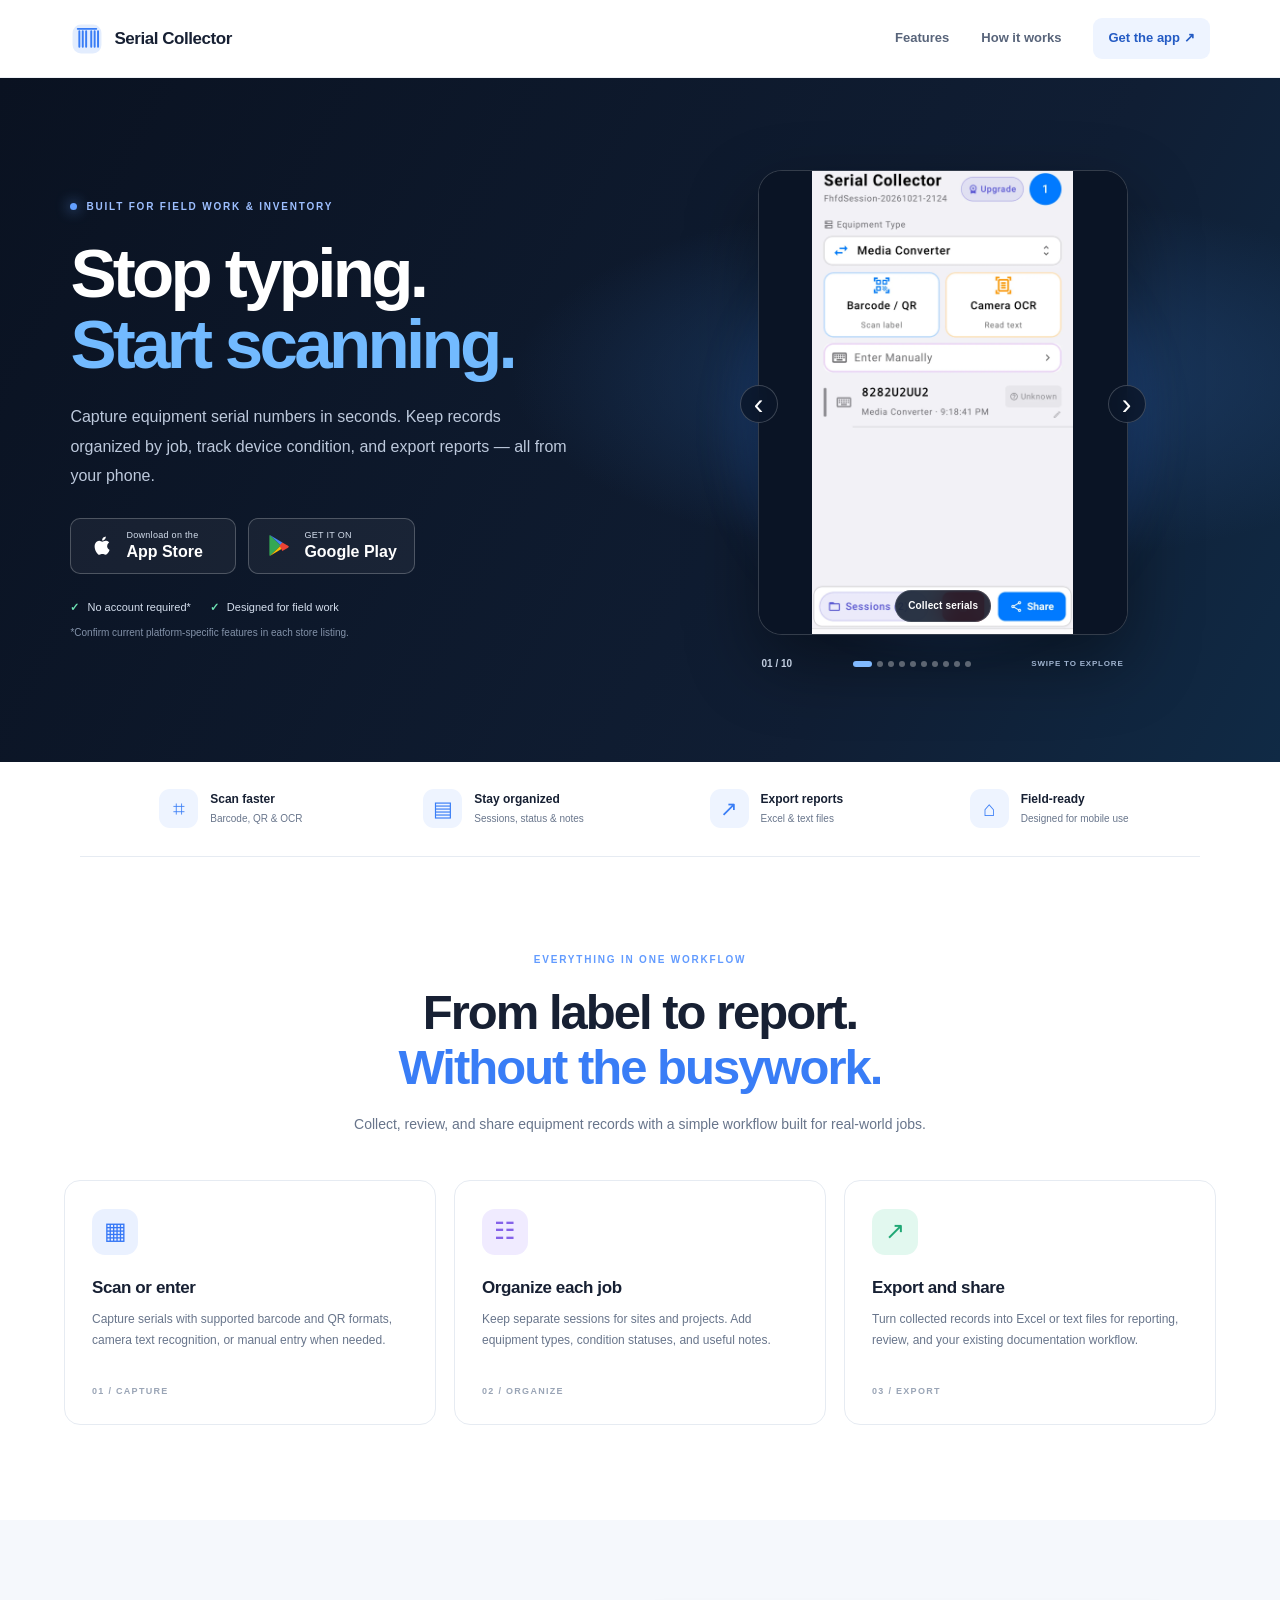
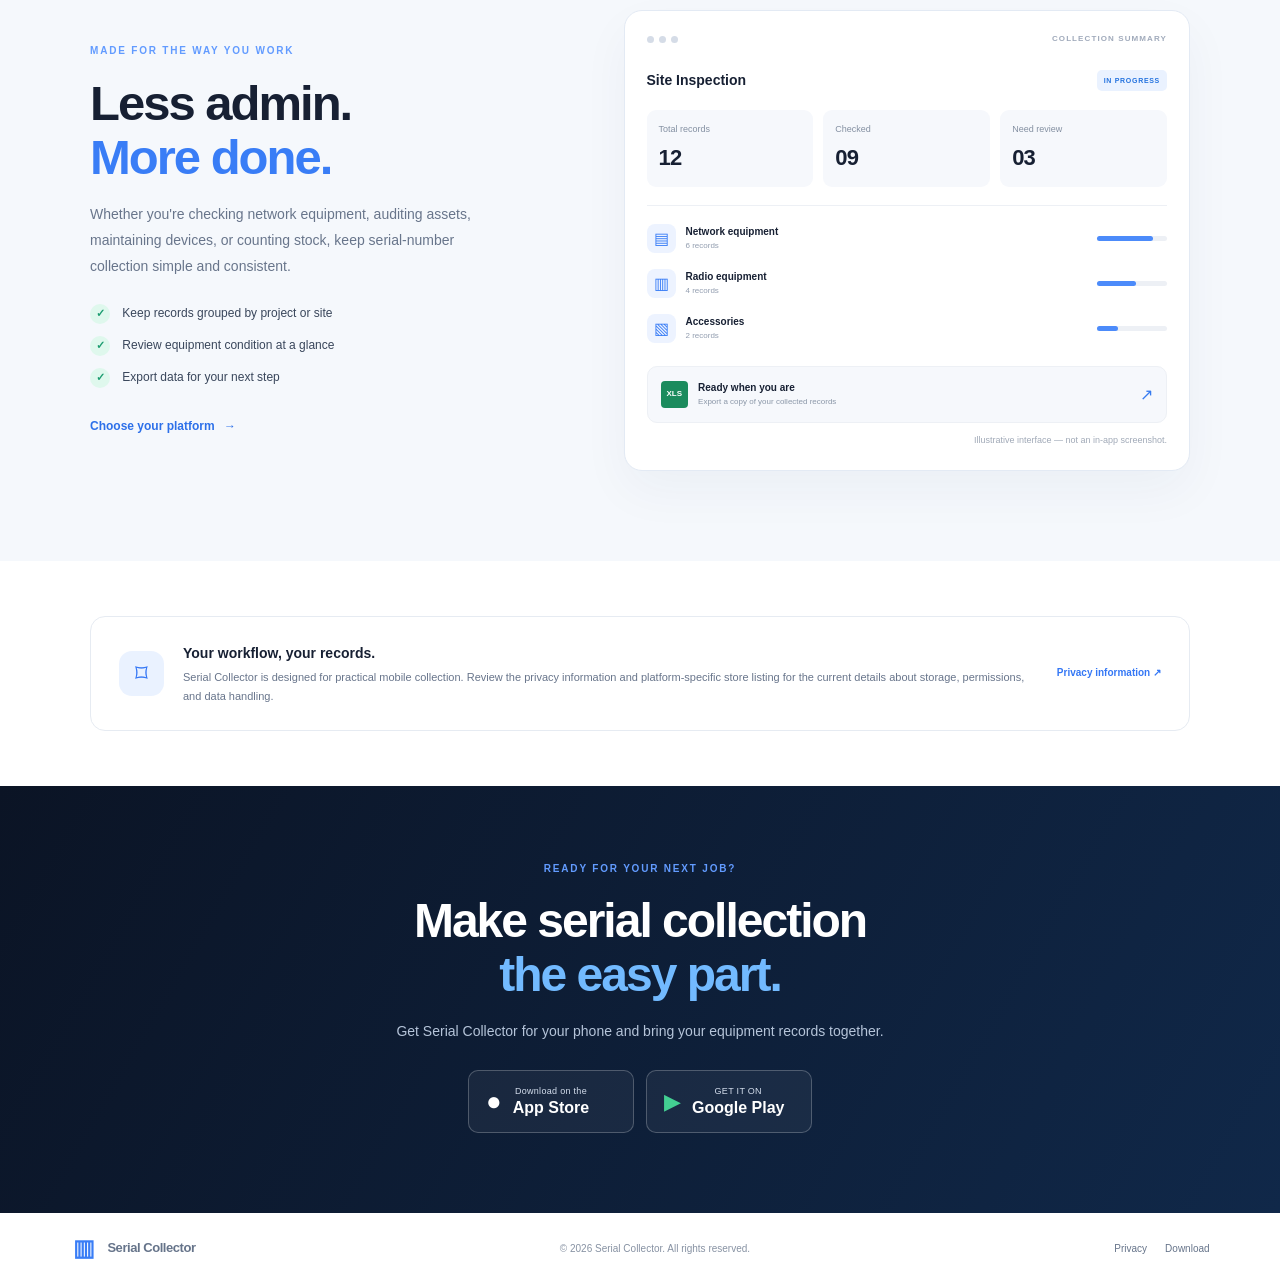
==== commit 7c643ab0: "update" ====
--- a/index.html
+++ b/index.html
@@ -62,23 +62,70 @@
         <div class="trust-row"><span><i>✓</i> No account required*</span><span><i>✓</i> Designed for field work</span></div>
         <p class="fine-print">*Confirm current platform-specific features in each store listing.</p>
       </div>
-      <div class="hero-visual" aria-label="Illustration of a serial number collection app">
+      <div class="hero-visual screenshot-hero" aria-label="Real Serial Collector app screenshots">
         <div class="visual-glow"></div>
-        <div class="floating-tag tag-top"><span class="mini-check">✓</span> Serial captured</div>
-        <div class="phone">
-          <div class="phone-top"><span>9:41</span><span class="phone-status">● ● ▰</span></div>
-          <div class="app-screen">
-            <div class="app-title-row"><span class="tiny-mark">▥</span><div><b>Serial Collector</b><small>Equipment session</small></div><span class="round-menu">•••</span></div>
-            <div class="session-card"><span class="session-label">CURRENT SESSION</span><b>Site Inspection</b><span class="session-sub">Updated just now</span><div class="progress-line"><span></span></div><small>12 items collected</small></div>
-            <div class="record-heading"><b>Collected items</b><span>View all →</span></div>
-            <div class="record"><span class="device-icon">▤</span><div><b>Router</b><small>SN: HWT8-24091</small></div><span class="status good">Good</span></div>
-            <div class="record"><span class="device-icon">▥</span><div><b>Radio unit</b><small>SN: RF-8831042</small></div><span class="status check">Check</span></div>
-            <div class="record"><span class="device-icon">▤</span><div><b>Power supply</b><small>SN: PS-001847</small></div><span class="status good">Good</span></div>
-            <div class="scan-button"><span>＋</span> Add serial number</div>
-            <div class="tab-bar"><span class="selected">▦<small>Records</small></span><span>▧<small>Scan</small></span><span>⇧<small>Export</small></span><span>⚙<small>Settings</small></span></div>
+        <div class="screenshot-carousel" role="region" aria-roledescription="carousel" aria-label="Serial Collector app screenshots" tabindex="0">
+          <div class="screenshot-track">
+          <div class="screenshot-slide is-active" data-slide="0" aria-hidden="false">
+            <img src="assets/screenshots/screenshot-01.webp" alt="Serial Collector home screen" loading="eager" width="1080" height="1920">
+            <span class="screenshot-caption">Collect serials</span>
+          </div>
+          <div class="screenshot-slide" data-slide="1" aria-hidden="true" hidden>
+            <img src="assets/screenshots/screenshot-02.webp" alt="Barcode scanning screen" loading="lazy" width="1080" height="1920">
+            <span class="screenshot-caption">Scan a barcode</span>
+          </div>
+          <div class="screenshot-slide" data-slide="2" aria-hidden="true" hidden>
+            <img src="assets/screenshots/screenshot-03.webp" alt="Camera OCR text recognition screen" loading="lazy" width="1080" height="1920">
+            <span class="screenshot-caption">Read printed text</span>
+          </div>
+          <div class="screenshot-slide" data-slide="3" aria-hidden="true" hidden>
+            <img src="assets/screenshots/screenshot-04.webp" alt="Manual serial entry screen" loading="lazy" width="1080" height="1920">
+            <span class="screenshot-caption">Enter a serial manually</span>
+          </div>
+          <div class="screenshot-slide" data-slide="4" aria-hidden="true" hidden>
+            <img src="assets/screenshots/screenshot-07.webp" alt="Equipment type management screen" loading="lazy" width="1080" height="1920">
+            <span class="screenshot-caption">Organize equipment</span>
+          </div>
+          <div class="screenshot-slide" data-slide="5" aria-hidden="true" hidden>
+            <img src="assets/screenshots/screenshot-12.webp" alt="Equipment type search screen" loading="lazy" width="1080" height="1920">
+            <span class="screenshot-caption">Find equipment types</span>
+          </div>
+          <div class="screenshot-slide" data-slide="6" aria-hidden="true" hidden>
+            <img src="assets/screenshots/screenshot-08.webp" alt="Create a collection session screen" loading="lazy" width="1080" height="1920">
+            <span class="screenshot-caption">Create a session</span>
+          </div>
+          <div class="screenshot-slide" data-slide="7" aria-hidden="true" hidden>
+            <img src="assets/screenshots/screenshot-09.webp" alt="Saved collection sessions screen" loading="lazy" width="1080" height="1920">
+            <span class="screenshot-caption">Switch between sessions</span>
+          </div>
+          <div class="screenshot-slide" data-slide="8" aria-hidden="true" hidden>
+            <img src="assets/screenshots/screenshot-06.webp" alt="Export options for Excel and text files" loading="lazy" width="1080" height="1920">
+            <span class="screenshot-caption">Export your records</span>
+          </div>
+          <div class="screenshot-slide" data-slide="9" aria-hidden="true" hidden>
+            <img src="assets/screenshots/screenshot-05.webp" alt="Collected serial numbers grouped by equipment type" loading="lazy" width="1080" height="1920">
+            <span class="screenshot-caption">Review collected serials</span>
+          </div>
+          </div>
+          <button class="carousel-arrow carousel-prev" type="button" aria-label="Previous screenshot">‹</button>
+          <button class="carousel-arrow carousel-next" type="button" aria-label="Next screenshot">›</button>
+          <div class="carousel-bottom">
+            <span class="carousel-count" aria-live="polite">01 / 10</span>
+            <div class="carousel-dots" role="group" aria-label="Choose a screenshot">
+              <button type="button" class="carousel-dot is-active" data-go-to="0" aria-label="Show screenshot 1" aria-current="true"></button>
+              <button type="button" class="carousel-dot" data-go-to="1" aria-label="Show screenshot 2" aria-current="false"></button>
+              <button type="button" class="carousel-dot" data-go-to="2" aria-label="Show screenshot 3" aria-current="false"></button>
+              <button type="button" class="carousel-dot" data-go-to="3" aria-label="Show screenshot 4" aria-current="false"></button>
+              <button type="button" class="carousel-dot" data-go-to="4" aria-label="Show screenshot 5" aria-current="false"></button>
+              <button type="button" class="carousel-dot" data-go-to="5" aria-label="Show screenshot 6" aria-current="false"></button>
+              <button type="button" class="carousel-dot" data-go-to="6" aria-label="Show screenshot 7" aria-current="false"></button>
+              <button type="button" class="carousel-dot" data-go-to="7" aria-label="Show screenshot 8" aria-current="false"></button>
+              <button type="button" class="carousel-dot" data-go-to="8" aria-label="Show screenshot 9" aria-current="false"></button>
+              <button type="button" class="carousel-dot" data-go-to="9" aria-label="Show screenshot 10" aria-current="false"></button>
+            </div>
+            <span class="carousel-hint">SWIPE TO EXPLORE</span>
           </div>
         </div>
-        <div class="floating-tag tag-bottom"><span class="excel-icon">X</span><span><b>Report ready</b><small>Export your records</small></span></div>
       </div>
     </section>
 
--- a/styles.css
+++ b/styles.css
@@ -1,2 +1,27 @@
 :root{--navy:#0b1220;--navy2:#111d31;--blue:#4b8bff;--cyan:#7bd9ff;--text:#172033;--muted:#68758b;--line:#e6ebf2;--bg:#fff;--soft:#f5f8fc;--green:#2ebd86}*{box-sizing:border-box}html{scroll-behavior:smooth;scroll-padding-top:90px}body{margin:0;font-family:Inter,-apple-system,BlinkMacSystemFont,"Segoe UI",Roboto,Helvetica,Arial,sans-serif;color:var(--text);background:var(--bg);line-height:1.6;-webkit-font-smoothing:antialiased}a{color:inherit;text-decoration:none}.site-header{height:78px;display:flex;align-items:center;justify-content:space-between;padding:0 max(5.5%,calc((100% - 1200px)/2));border-bottom:1px solid #eef1f6;background:#fff}.brand{display:flex;align-items:center;gap:10px;font-weight:800;letter-spacing:-.45px;font-size:17px}.brand-mark{width:34px;height:34px;color:#397df6;display:inline-flex;align-items:center;justify-content:center;font-size:27px}.brand-mark svg{width:100%;height:100%}nav{display:flex;align-items:center;gap:32px;font-size:13px;font-weight:650;color:#58647a}nav a:hover,.site-footer a:hover{color:#397df6}.nav-cta{background:#eef4ff;color:#245bc4;padding:10px 15px;border-radius:9px}.hero{background:radial-gradient(ellipse at 77% 44%,#1d3e69 0,transparent 34%),linear-gradient(118deg,#0a1221 0%,#101e34 70%,#102a45 100%);color:white;min-height:580px;padding:82px max(5.5%,calc((100% - 1200px)/2)) 72px;display:grid;grid-template-columns:1.03fr .97fr;align-items:center;gap:38px;overflow:hidden}.hero-copy{max-width:590px;position:relative;z-index:1}.eyebrow{font-size:10px;letter-spacing:1.8px;font-weight:800;color:#629bff;display:flex;align-items:center;gap:9px}.hero .eyebrow{color:#9dbfff}.eyebrow-dot{width:7px;height:7px;border-radius:50%;background:#63a0ff;box-shadow:0 0 14px #63a0ff}.hero h1{font-size:clamp(44px,5.4vw,70px);letter-spacing:-3.7px;line-height:1.03;margin:23px 0 22px;font-weight:820}.hero h1 span,.section-heading h2 span,.workflow-copy h2 span,.final-cta h2 span{color:#72baff}.hero-lede{max-width:500px;color:#bdc9dc;font-size:16px;line-height:1.85;margin:0 0 27px}.store-buttons{display:flex;gap:12px;flex-wrap:wrap}.store-button{display:flex;align-items:center;gap:11px;min-width:166px;padding:10px 17px;border:1px solid #ffffff3b;border-radius:10px;background:#ffffff0d;transition:transform .2s,background .2s}.store-button:hover{transform:translateY(-2px);background:#ffffff19}.store-button svg{width:27px;height:27px;flex-shrink:0}.store-button span:not(.store-letter):not(.play-triangle){display:flex;flex-direction:column;line-height:1.35}.store-button small{font-size:9px;letter-spacing:.3px;color:#d4deed}.store-button strong{font-size:16px;color:#fff;font-weight:700}.trust-row{display:flex;gap:19px;flex-wrap:wrap;margin-top:25px;font-size:11px;color:#d4deed}.trust-row i{font-style:normal;color:#6ee2b4;font-weight:900;margin-right:5px}.fine-print{font-size:10px;color:#8392a9;margin-top:9px}.hero-visual{position:relative;min-height:420px;display:flex;align-items:center;justify-content:center}.visual-glow{position:absolute;width:340px;height:340px;border-radius:50%;background:#2b71dc24;filter:blur(18px)}.phone{width:254px;min-height:440px;border:7px solid #263449;border-radius:35px;background:#f6f8fc;box-shadow:0 32px 80px #0007;position:relative;z-index:1;transform:rotate(2deg);overflow:hidden;color:#172033}.phone-top{height:26px;padding:5px 14px 0;display:flex;justify-content:space-between;font-size:9px;font-weight:800;background:#f6f8fc}.phone-status{letter-spacing:2px}.app-screen{padding:8px 13px 0}.app-title-row{display:flex;align-items:center;gap:7px;margin:6px 0 13px}.tiny-mark{background:#276cf1;color:white;border-radius:8px;width:27px;height:27px;display:grid;place-items:center;font-size:17px}.app-title-row div{display:flex;flex-direction:column;flex:1}.app-title-row b{font-size:11px}.app-title-row small,.session-sub{font-size:8px;color:#8a96a8}.round-menu{font-size:12px;color:#7b8798}.session-card{background:linear-gradient(130deg,#1769e9,#4e9aff);border-radius:12px;color:white;padding:12px;margin-bottom:15px;box-shadow:0 7px 16px #1769e926}.session-label{display:block;font-size:7px;letter-spacing:1px;opacity:.8}.session-card>b{display:block;font-size:14px;margin-top:3px}.session-sub{color:#e0ebff}.progress-line{height:4px;border-radius:5px;background:#ffffff4a;margin:11px 0 5px}.progress-line span{display:block;width:72%;height:100%;background:#fff;border-radius:5px}.session-card>small{font-size:8px}.record-heading{display:flex;justify-content:space-between;font-size:10px;margin-bottom:7px}.record-heading span{font-size:8px;color:#3479e9}.record{display:flex;align-items:center;gap:7px;padding:9px 0;border-bottom:1px solid #e7ebf2}.device-icon{width:29px;height:29px;border-radius:8px;background:#e9f0ff;color:#397df6;display:grid;place-items:center;font-size:16px}.record div{display:flex;flex-direction:column;flex:1}.record b{font-size:9px}.record small{font-size:7px;color:#8490a1}.status{font-size:7px;padding:3px 5px;border-radius:5px}.good{background:#e1f8ed;color:#16885d}.check{background:#fff0d9;color:#a56a12}.scan-button{display:flex;align-items:center;justify-content:center;gap:8px;background:#286ff0;color:white;padding:9px;border-radius:9px;margin-top:13px;font-size:9px;font-weight:700}.scan-button span{font-size:16px}.tab-bar{display:flex;justify-content:space-around;padding:12px 0 7px;color:#8b96a8;font-size:14px}.tab-bar>span{display:flex;align-items:center;flex-direction:column;gap:2px}.tab-bar small{font-size:7px}.tab-bar .selected{color:#2c70ed}.floating-tag{position:absolute;z-index:2;display:flex;align-items:center;gap:9px;background:#fff;color:#1c2940;padding:11px 14px;border-radius:12px;box-shadow:0 14px 35px #0003;font-size:10px}.tag-top{top:53px;right:-2px}.tag-bottom{bottom:42px;left:-6px}.mini-check{width:23px;height:23px;display:grid;place-items:center;background:#dcf9ec;color:#15966a;border-radius:7px;font-weight:900}.excel-icon{display:grid;place-items:center;width:29px;height:31px;border-radius:5px;background:#187c50;color:white;font-weight:900;font-size:13px}.tag-bottom>span:last-child{display:flex;flex-direction:column}.tag-bottom small{color:#8a96a8;font-size:8px}.proof-strip{display:grid;grid-template-columns:repeat(4,1fr);gap:15px;max-width:1120px;margin:-1px auto 0;padding:28px 22px;border-bottom:1px solid var(--line)}.proof-strip>div{display:flex;align-items:center;gap:12px;justify-content:center}.proof-icon{width:39px;height:39px;display:grid;place-items:center;border-radius:11px;background:#eef4ff;color:#397df6;font-size:21px}.proof-strip b,.proof-strip small{display:block}.proof-strip b{font-size:12px}.proof-strip small{font-size:10px;color:var(--muted);margin-top:2px}.section{padding:95px 24px}.features-section{max-width:1200px;margin:auto}.section-heading{text-align:center;max-width:650px;margin:0 auto 42px}.section-heading .eyebrow{justify-content:center}.section-heading h2,.workflow-copy h2,.final-cta h2{font-size:clamp(34px,4vw,49px);line-height:1.12;letter-spacing:-2px;margin:17px 0}.section-heading h2 span,.workflow-copy h2 span{color:#397df6}.section-heading p,.workflow-copy>p,.final-cta>p{font-size:14px;color:var(--muted);line-height:1.85}.feature-grid{display:grid;grid-template-columns:repeat(3,1fr);gap:18px}.feature-card{border:1px solid var(--line);border-radius:16px;padding:28px 27px 22px;min-height:235px;background:#fff;transition:transform .2s,box-shadow .2s}.feature-card:hover{transform:translateY(-4px);box-shadow:0 16px 35px #13264b0c}.feature-icon{width:46px;height:46px;display:grid;place-items:center;border-radius:13px;font-size:24px}.feature-icon.blue{background:#eaf1ff;color:#3677f6}.feature-icon.violet{background:#f0ebff;color:#8562e9}.feature-icon.green{background:#e2f8ef;color:#20a875}.feature-card h3{font-size:17px;margin:19px 0 8px;letter-spacing:-.4px}.feature-card p{font-size:12px;color:var(--muted);line-height:1.8;margin:0 0 24px}.feature-number{font-size:9px;letter-spacing:1.3px;font-weight:800;color:#9aa5b6}.workflow-section{background:var(--soft);padding:90px max(6%,calc((100% - 1100px)/2));display:grid;grid-template-columns:.9fr 1.1fr;align-items:center;gap:70px}.workflow-copy h2{margin-bottom:17px}.workflow-copy>p{max-width:420px}.workflow-copy ul{list-style:none;padding:0;margin:24px 0;display:grid;gap:12px;font-size:12px;color:#39465b}.workflow-copy li span{display:inline-grid;place-items:center;background:#dff8ed;color:#1c9c70;border-radius:50%;width:20px;height:20px;margin-right:9px;font-size:11px;font-weight:900}.text-link{font-size:12px;font-weight:800;color:#2d70e9}.text-link span{margin-left:6px}.workflow-panel{background:white;border:1px solid #e3eaf4;border-radius:18px;padding:22px;box-shadow:0 20px 50px #19365b0b}.panel-top{display:flex;gap:5px;align-items:center;margin-bottom:24px}.panel-dot{width:7px;height:7px;border-radius:50%;background:#d5dce7}.panel-caption{margin-left:auto;font-size:8px;letter-spacing:1.1px;color:#a0aabb;font-weight:800}.summary-title{font-size:14px;font-weight:800;display:flex;align-items:center;justify-content:space-between}.summary-badge{font-size:7px;letter-spacing:.7px;padding:5px 7px;border-radius:5px;color:#2473df;background:#eaf2ff}.summary-metrics{display:grid;grid-template-columns:repeat(3,1fr);gap:10px;margin:18px 0}.summary-metrics>div{background:#f6f8fc;padding:12px;border-radius:9px}.summary-metrics small,.summary-metrics b{display:block}.summary-metrics small{font-size:9px;color:#8490a2}.summary-metrics b{font-size:22px;letter-spacing:-.8px;margin-top:4px}.summary-divider{height:1px;background:#edf0f5;margin:18px 0}.summary-row{display:flex;align-items:center;gap:10px;margin:16px 0}.summary-symbol{width:29px;height:29px;border-radius:8px;background:#edf3ff;color:#397df6;display:grid;place-items:center}.summary-row>span:nth-child(2){display:flex;flex-direction:column;flex:1}.summary-row b{font-size:10px}.summary-row small{font-size:8px;color:#929daf}.summary-bar{height:5px;width:70px;border-radius:5px;background:#edf0f5}.summary-bar i{height:100%;display:block;background:#4c8bfa;border-radius:5px}.export-note{display:flex;align-items:center;gap:10px;margin-top:23px;padding:13px;background:#f6f8fc;border:1px solid #edf0f5;border-radius:10px}.export-file{background:#1b8b5d;color:white;padding:7px 6px;font-size:8px;font-weight:900;border-radius:4px}.export-note>span:nth-child(2){display:flex;flex-direction:column;flex:1}.export-note b{font-size:10px}.export-note small{font-size:8px;color:#8b97a8}.export-arrow{color:#377bf0}.illustration-note{font-size:9px;text-align:right;color:#a0a9b7;margin:10px 0 0}.privacy-section{max-width:1100px;margin:55px auto;padding:25px 28px;display:flex;align-items:center;gap:19px;border:1px solid var(--line);border-radius:15px}.privacy-symbol{width:45px;height:45px;flex-shrink:0;border-radius:13px;background:#eaf2ff;color:#3477f5;display:grid;place-items:center;font-size:25px}.privacy-section h3{font-size:14px;margin:0 0 4px}.privacy-section p{font-size:11px;color:var(--muted);margin:0;line-height:1.7}.privacy-link{font-size:10px;font-weight:800;color:#3477f5;white-space:nowrap;margin-left:auto}.final-cta{background:linear-gradient(120deg,#0b1425,#102849);text-align:center;color:white;padding:75px 20px 80px}.final-cta .eyebrow{justify-content:center}.final-cta h2{font-size:clamp(35px,4vw,48px)}.final-cta>p{color:#b5c4d9;margin:0 auto 25px}.centered{justify-content:center}.store-letter{font-size:26px;color:white}.play-triangle{font-size:22px;color:#43cf92}.site-footer{display:flex;align-items:center;justify-content:space-between;gap:18px;padding:22px max(5.5%,calc((100% - 1200px)/2));font-size:10px;color:#8792a3}.footer-brand{font-size:13px;color:#1d2a40}.footer-brand .brand-mark{font-size:23px;width:27px;height:27px}.site-footer>div{display:flex;gap:18px}.site-footer a{color:#66748a}
 @media(max-width:850px){.hero{grid-template-columns:1fr;gap:10px;padding-top:65px;text-align:center}.hero-copy{margin:auto}.hero .eyebrow,.trust-row{justify-content:center}.hero-lede{margin-left:auto;margin-right:auto}.store-buttons{justify-content:center}.hero-visual{min-height:455px;margin-top:5px}.tag-top{right:calc(50% - 190px)}.tag-bottom{left:calc(50% - 185px)}.proof-strip{grid-template-columns:repeat(2,1fr);max-width:620px;row-gap:23px}.workflow-section{grid-template-columns:1fr;gap:35px}.workflow-copy{max-width:600px;margin:auto}.workflow-panel{width:100%;max-width:600px;margin:auto}.privacy-section{margin:35px 20px}.feature-grid{gap:12px}.feature-card{padding:23px 19px}}@media(max-width:560px){.site-header{height:66px;padding:0 18px}.brand{font-size:15px}nav{gap:14px;font-size:11px}nav>a:first-child,nav>a:nth-child(2){display:none}.nav-cta{padding:9px 11px}.hero{padding:52px 20px 42px}.hero h1{font-size:49px;letter-spacing:-2.7px}.hero-lede{font-size:14px}.store-buttons{gap:9px}.store-button{min-width:145px;padding:9px 11px;gap:8px}.store-button strong{font-size:14px}.store-button svg{width:23px;height:23px}.trust-row{gap:10px;font-size:10px}.hero-visual{transform:scale(.92);margin:-5px -15px -15px;min-height:430px}.tag-top{right:calc(50% - 185px)}.tag-bottom{left:calc(50% - 180px)}.proof-strip{padding:24px 16px;gap:18px 10px}.proof-strip>div{justify-content:flex-start;gap:8px}.proof-icon{width:33px;height:33px;flex-shrink:0}.proof-strip b{font-size:10px}.proof-strip small{font-size:9px}.section{padding:68px 18px}.section-heading h2,.workflow-copy h2{font-size:37px}.feature-grid{grid-template-columns:1fr}.feature-card{min-height:auto}.workflow-section{padding:65px 20px}.workflow-panel{padding:16px}.summary-metrics{gap:6px}.summary-metrics>div{padding:9px}.summary-metrics small{font-size:8px}.summary-metrics b{font-size:19px}.summary-row{gap:7px}.summary-bar{width:50px}.privacy-section{padding:20px;align-items:flex-start;flex-wrap:wrap}.privacy-section>div:nth-child(2){flex:1;min-width:180px}.privacy-link{margin-left:64px}.final-cta{padding:60px 16px}.final-cta h2{font-size:38px}.site-footer{padding:20px;flex-wrap:wrap;justify-content:center;text-align:center}.site-footer>span{order:3;width:100%}}
+
+
+/* Real app screenshot carousel */
+.screenshot-hero{min-height:530px;isolation:isolate}
+.screenshot-hero .visual-glow{width:420px;height:420px;background:#2b71dc30}
+.screenshot-carousel{position:relative;z-index:1;width:min(100%,370px);padding:0 0 45px;outline:none;touch-action:pan-y;user-select:none;-webkit-user-select:none}
+.screenshot-carousel:focus-visible{border-radius:22px;outline:2px solid #8bc5ff;outline-offset:5px}
+.screenshot-track{position:relative;width:100%;height:465px;display:flex;align-items:center;justify-content:center;overflow:hidden;border:1px solid #ffffff2c;border-radius:24px;background:#0a1425;box-shadow:0 28px 70px #0006}
+.screenshot-slide{position:absolute;inset:0;display:flex;align-items:center;justify-content:center;background:#101b2b;opacity:0;transform:translateX(28px) scale(.985);transition:opacity .32s ease,transform .32s ease;pointer-events:none}
+.screenshot-slide[hidden]{display:none}
+.screenshot-slide.is-active{opacity:1;transform:translateX(0) scale(1);pointer-events:auto}
+.screenshot-slide img{display:block;width:100%;height:100%;object-fit:contain;background:#0a1425;-webkit-user-drag:none;user-select:none}
+.screenshot-caption{position:absolute;left:12px;right:12px;bottom:12px;width:max-content;max-width:calc(100% - 24px);margin:auto;padding:7px 12px;border:1px solid #ffffff20;border-radius:999px;background:#091426d9;color:#fff;text-align:center;font-size:10px;font-weight:700;letter-spacing:.15px;backdrop-filter:blur(12px)}
+.carousel-arrow{position:absolute;top:215px;z-index:3;width:38px;height:38px;border:1px solid #ffffff35;border-radius:50%;background:#0b1628cc;color:#fff;font-size:29px;line-height:1;display:grid;place-items:center;cursor:pointer;transition:background .2s,transform .2s;backdrop-filter:blur(10px)}
+.carousel-arrow:hover{background:#347cf1;transform:scale(1.06)}
+.carousel-prev{left:-18px}.carousel-next{right:-18px}
+.carousel-bottom{position:absolute;left:4px;right:4px;bottom:8px;display:flex;align-items:center;justify-content:space-between;gap:9px;color:#c2cee0}
+.carousel-count{font-size:10px;font-variant-numeric:tabular-nums;font-weight:800;white-space:nowrap}
+.carousel-dots{display:flex;align-items:center;justify-content:center;gap:5px}
+.carousel-dot{width:6px;height:6px;padding:0;border:0;border-radius:99px;background:#ffffff55;cursor:pointer;transition:width .2s,background .2s}
+.carousel-dot.is-active{width:19px;background:#80b9ff}
+.carousel-hint{font-size:8px;letter-spacing:.8px;font-weight:800;white-space:nowrap;color:#9fb3cf}
+@media(max-width:850px){.screenshot-hero{min-height:520px;margin-top:15px}.screenshot-carousel{width:min(100%,340px)}.screenshot-track{height:450px}.carousel-arrow{top:208px}.carousel-prev{left:-12px}.carousel-next{right:-12px}}
+@media(max-width:560px){.hero-visual.screenshot-hero{transform:none;min-height:0;margin:15px 0 0;padding:0 5px}.screenshot-carousel{width:min(100%,310px);padding-bottom:40px}.screenshot-track{height:min(124vw,430px);min-height:340px;border-radius:20px}.carousel-arrow{top:calc((min(124vw,430px) - 38px)/2);width:34px;height:34px}.carousel-prev{left:-10px}.carousel-next{right:-10px}.carousel-bottom{left:2px;right:2px}.carousel-hint{font-size:7px}.carousel-dots{gap:4px}.carousel-dot{width:5px;height:5px}.carousel-dot.is-active{width:15px}}
+@media(prefers-reduced-motion:reduce){.screenshot-slide,.carousel-arrow,.carousel-dot{transition:none}}
